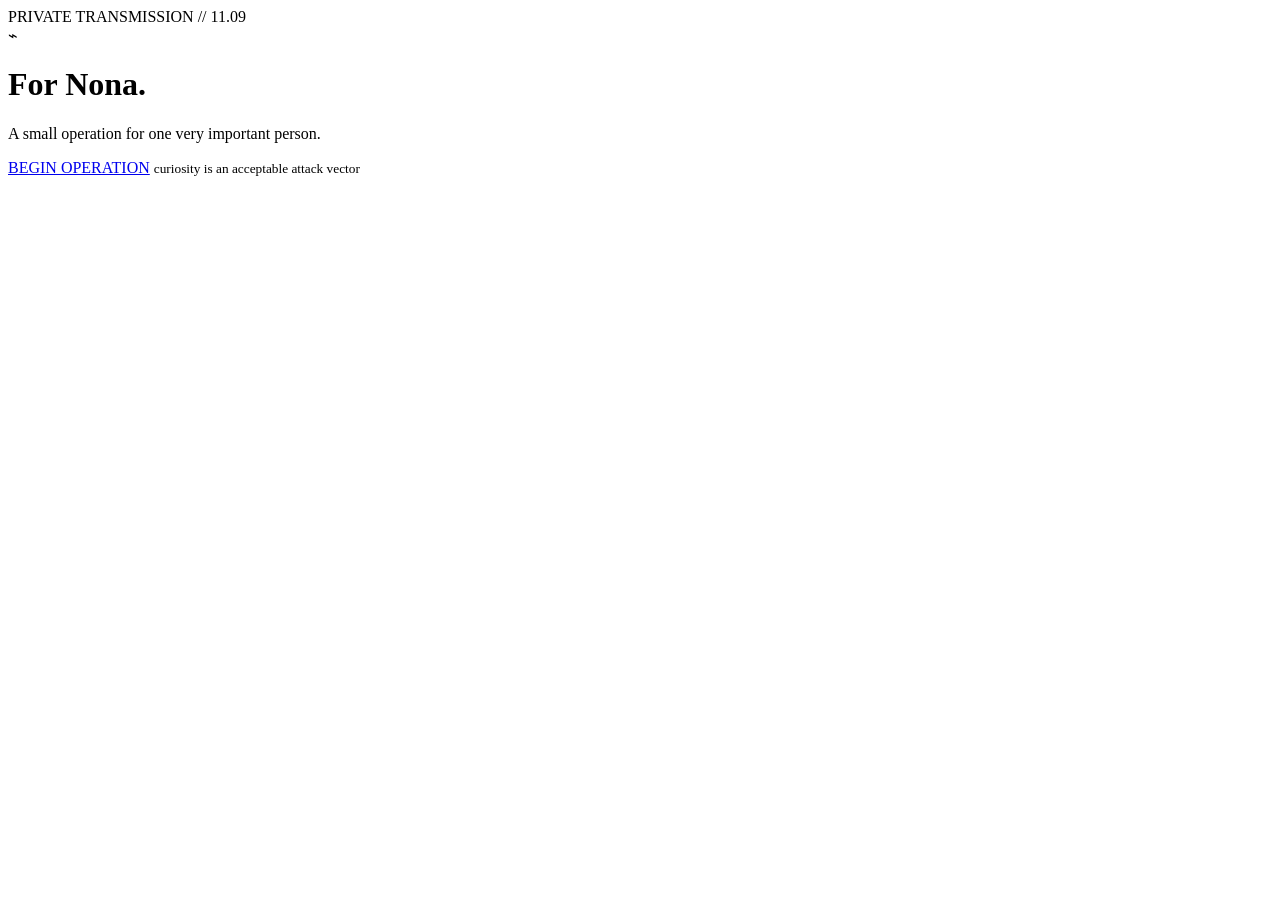
==== index.html @ eaabbe39 "Add files via upload" ====
<!doctype html>
<html lang="en">
<head>
<meta charset="utf-8"><meta name="viewport" content="width=device-width,initial-scale=1">
<title>PRIVATE TRANSMISSION</title>
<link rel="stylesheet" href="css/style.css">
</head>
<body>
<div class="noise"></div><div class="scan"></div>
<main class="center hero">
  <div class="eyebrow">PRIVATE TRANSMISSION // 11.09</div>
  <div class="sigil">⌁</div>
  <h1>For <span>Nona</span>.</h1>
  <p>A small operation for one very important person.</p>
  <a class="btn" href="recon.html">BEGIN OPERATION</a>
  <small>curiosity is an acceptable attack vector</small>
</main>
<script src="js/script.js"></script>
</body>
</html>
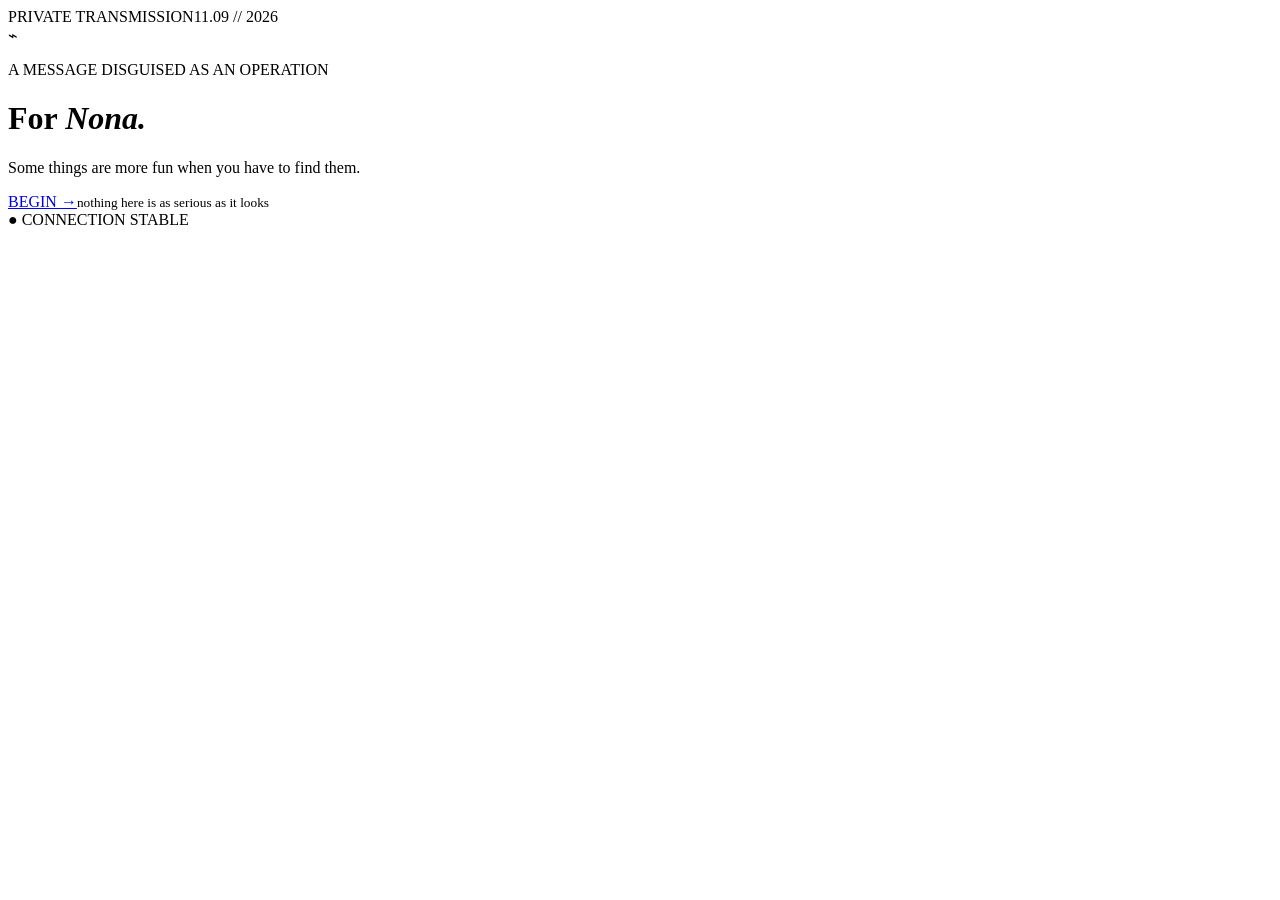
==== commit eb5fecf5: "Redesign birthday operation landing page" ====
--- a/index.html
+++ b/index.html
@@ -1,20 +1 @@
-<!doctype html>
-<html lang="en">
-<head>
-<meta charset="utf-8"><meta name="viewport" content="width=device-width,initial-scale=1">
-<title>PRIVATE TRANSMISSION</title>
-<link rel="stylesheet" href="css/style.css">
-</head>
-<body>
-<div class="noise"></div><div class="scan"></div>
-<main class="center hero">
-  <div class="eyebrow">PRIVATE TRANSMISSION // 11.09</div>
-  <div class="sigil">⌁</div>
-  <h1>For <span>Nona</span>.</h1>
-  <p>A small operation for one very important person.</p>
-  <a class="btn" href="recon.html">BEGIN OPERATION</a>
-  <small>curiosity is an acceptable attack vector</small>
-</main>
-<script src="js/script.js"></script>
-</body>
-</html>+<!doctype html><html lang="en"><head><meta charset="UTF-8"><meta name="viewport" content="width=device-width,initial-scale=1"><title>For Nona.</title><link rel="stylesheet" href="css/style.css"></head><body><div class="grid"></div><div class="scan"></div><main class="landing"><div class="top"><span>PRIVATE TRANSMISSION</span><span>11.09 // 2026</span></div><div class="hero"><div class="sigil">⌁</div><p class="eyebrow">A MESSAGE DISGUISED AS AN OPERATION</p><h1>For <em>Nona.</em></h1><p class="sub">Some things are more fun when you have to find them.</p><a class="btn" href="recon.html">BEGIN <b>→</b></a><small>nothing here is as serious as it looks</small></div><div class="status">● CONNECTION STABLE</div></main></body></html>
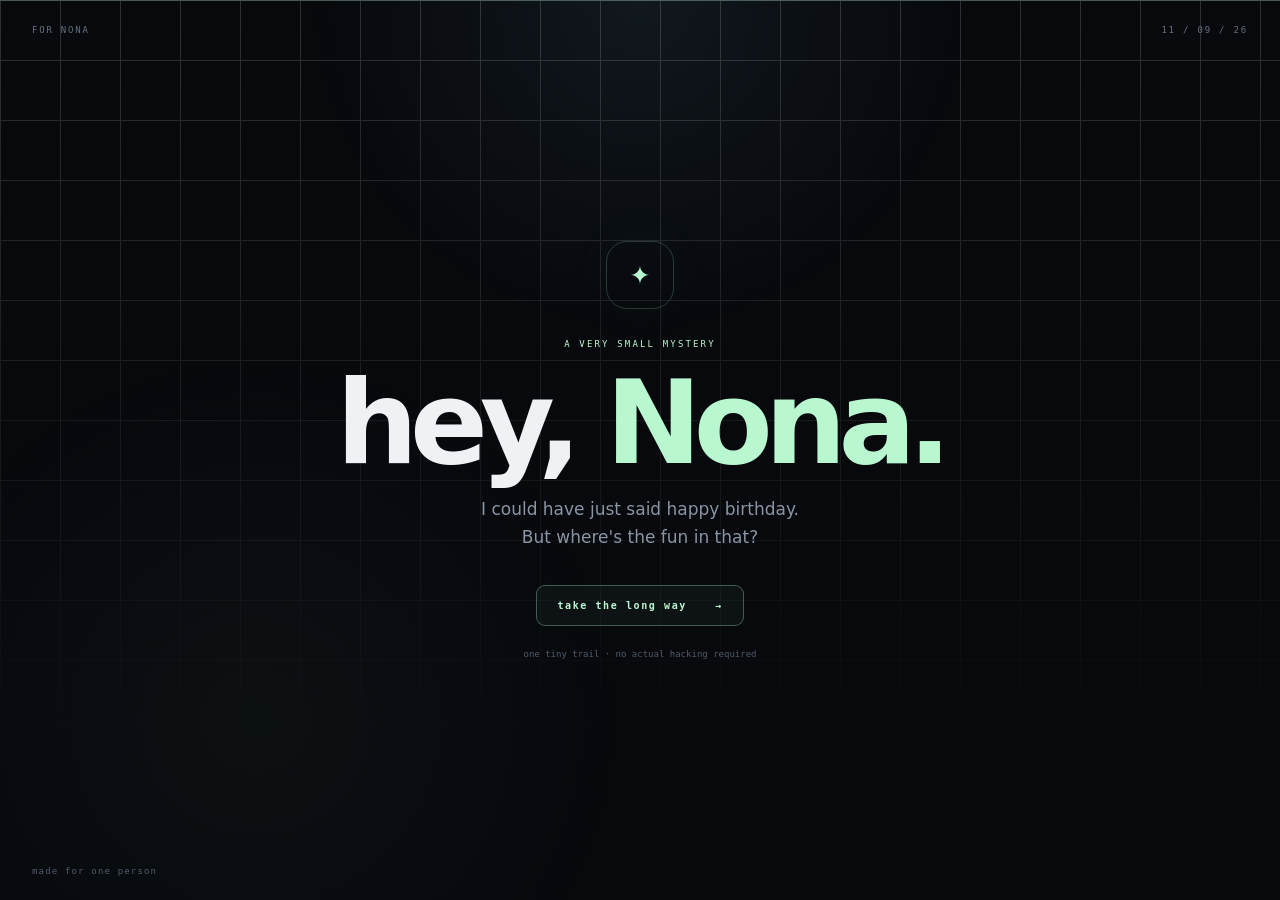
==== commit 9cda8033: "redesign birthday landing page with source clue" ====
--- a/index.html
+++ b/index.html
@@ -1 +1,32 @@
-<!doctype html><html lang="en"><head><meta charset="UTF-8"><meta name="viewport" content="width=device-width,initial-scale=1"><title>For Nona.</title><link rel="stylesheet" href="css/style.css"></head><body><div class="grid"></div><div class="scan"></div><main class="landing"><div class="top"><span>PRIVATE TRANSMISSION</span><span>11.09 // 2026</span></div><div class="hero"><div class="sigil">⌁</div><p class="eyebrow">A MESSAGE DISGUISED AS AN OPERATION</p><h1>For <em>Nona.</em></h1><p class="sub">Some things are more fun when you have to find them.</p><a class="btn" href="recon.html">BEGIN <b>→</b></a><small>nothing here is as serious as it looks</small></div><div class="status">● CONNECTION STABLE</div></main></body></html>+<!doctype html>
+<html lang="en">
+<head>
+  <meta charset="UTF-8">
+  <meta name="viewport" content="width=device-width,initial-scale=1">
+  <meta name="description" content="A small birthday mystery for Nona.">
+  <title>for nona</title>
+  <link rel="stylesheet" href="css/style.css">
+  <!-- Some messages are hidden in places the browser doesn't show you. Start by looking at what the page says when nobody is watching. -->
+</head>
+<body>
+  <div class="grid"></div>
+  <div class="scan"></div>
+  <main class="landing">
+    <div class="top">
+      <span>FOR NONA</span>
+      <span>11 / 09 / 26</span>
+    </div>
+
+    <div class="hero">
+      <div class="sigil">✦</div>
+      <p class="eyebrow">A VERY SMALL MYSTERY</p>
+      <h1>hey, <em>Nona.</em></h1>
+      <p class="sub">I could have just said happy birthday.<br>But where's the fun in that?</p>
+      <a class="btn" href="recon.html">take the long way <b>→</b></a>
+      <small>one tiny trail · no actual hacking required</small>
+    </div>
+
+    <div class="status">made for one person</div>
+  </main>
+</body>
+</html>
--- a/css/style.css
+++ b/css/style.css
@@ -0,0 +1 @@
+:root{--bg:#07090d;--text:#eef2f5;--muted:#8994a5;--green:#b9f7d0;--blue:#a6ddff;--line:#ffffff14;--gold:#dfc58a}*{box-sizing:border-box}body{margin:0;min-height:100vh;background:var(--bg);color:var(--text);font-family:Inter,system-ui,sans-serif}body:before{content:"";position:fixed;inset:0;pointer-events:none;background:radial-gradient(circle at 50% 0,#9edcff12,transparent 30%),radial-gradient(circle at 20% 80%,#b9f7d009,transparent 30%);z-index:-2}.grid{position:fixed;inset:0;opacity:.16;background-image:linear-gradient(#fff 1px,transparent 1px),linear-gradient(90deg,#fff 1px,transparent 1px);background-size:60px 60px;mask-image:linear-gradient(#000,transparent 85%)}.scan{position:fixed;top:0;left:0;right:0;height:1px;background:#b9f7d033;animation:scan 6s linear infinite;z-index:20}.landing{min-height:100vh;display:grid;place-items:center;padding:30px;position:relative}.top{position:absolute;top:25px;left:32px;right:32px;display:flex;justify-content:space-between;color:#657081;font:9px monospace;letter-spacing:.2em}.hero{text-align:center}.sigil{width:68px;height:68px;border:1px solid #b9f7d033;border-radius:21px;margin:0 auto 30px;display:grid;place-items:center;color:var(--green);font-size:25px;box-shadow:0 0 50px #b9f7d00a}.eyebrow{color:var(--green);font:9px monospace;letter-spacing:.24em}.hero h1,.birthday-head h1{font-size:clamp(55px,10vw,115px);letter-spacing:-.07em;line-height:.95;margin:20px 0 16px}.hero h1 em,.birthday-head h1 em{font-style:normal;color:var(--green)}.hero p.sub,.birthday-head p{color:var(--muted);font-size:17px;line-height:1.65}.hero p.sub{margin:0 auto 34px}.btn{display:inline-flex;gap:28px;align-items:center;justify-content:center;padding:14px 20px;border:1px solid #b9f7d052;border-radius:9px;background:#b9f7d00a;color:var(--green);text-decoration:none;font:600 10px monospace;letter-spacing:.16em;transition:.2s;cursor:pointer}.btn:hover{background:#b9f7d018;transform:translateY(-2px)}.hero small{display:block;margin-top:23px;color:#505b6a;font:9px monospace}.status{position:fixed;bottom:24px;left:32px;color:#505b6a;font:9px monospace;letter-spacing:.13em}.page{width:min(850px,calc(100% - 36px));margin:auto;padding:85px 0}.card{background:#0d1118e8;border:1px solid var(--line);border-radius:18px;box-shadow:0 30px 100px #0009}.recon{padding:45px}.recon h1,.auth h1{font-size:clamp(45px,7vw,75px);letter-spacing:-.06em;margin:16px 0 8px}.muted{color:var(--muted);line-height:1.7}.terminal{margin:30px 0;padding:21px;background:#06080c;border:1px solid var(--line);border-radius:10px;font:12px/1.9 monospace;color:#aeb8c6}.terminal p{margin:0}.green{color:var(--green)}.yellow{color:var(--gold)}.dim,.tiny-text{color:#586273}.hint-box{border:1px solid #b9f7d01c;background:#b9f7d006;padding:17px;border-radius:9px;display:flex;gap:16px;font:11px monospace;line-height:1.6}.hint-box span{color:var(--green);letter-spacing:.14em}.hint-box strong{font-weight:400}.text-link{display:inline-block;margin-top:22px;color:var(--blue);font:11px monospace;text-decoration:none}.auth-page,.center{min-height:100vh;display:grid;place-items:center;padding:24px}.auth{width:min(450px,100%);padding:43px}.lock{width:45px;height:45px;border:1px solid var(--line);border-radius:13px;display:grid;place-items:center;color:var(--green);margin-bottom:25px}.phase{font:9px monospace;letter-spacing:.18em;color:#6f7b8d}.phase b{color:var(--green);font-weight:500}form{display:grid;gap:15px;margin-top:27px}label{font:9px monospace;color:#8995a5;letter-spacing:.15em;display:grid;gap:7px}input{padding:13px;border-radius:8px;border:1px solid var(--line);background:#07090d;color:#fff;outline:none;font:14px monospace}input:focus{border-color:#b9f7d066}.full{width:100%}.error{margin-top:15px;color:#ff9e9e;font:10px monospace}.hidden{display:none}.secret{background:#04070a;overflow-x:hidden}.stars{position:fixed;inset:0;z-index:-1;opacity:.2;background-image:radial-gradient(#fff 1px,transparent 1px),radial-gradient(#fff 1px,transparent 1px);background-size:83px 83px,127px 127px}.birthday-head{text-align:center;padding:75px 20px 0}.birthday-head h1{font-size:clamp(48px,8vw,88px);margin-bottom:8px}.tree-stage{height:680px;width:min(900px,100%);margin:auto;position:relative}.tree{width:720px;height:640px;position:absolute;left:50%;top:15px;transform:translateX(-50%)}.trunk{position:absolute;width:62px;height:430px;left:50%;bottom:20px;transform:translateX(-50%);border-radius:50% 50% 15% 15%;background:linear-gradient(90deg,#20130d,#61402a,#25150d);box-shadow:0 0 50px #b9f7d008}.root{position:absolute;width:220px;height:30px;left:50%;bottom:5px;transform:translateX(-50%);border-radius:50%;background:#2b1b12}.branch{position:absolute;height:27px;border-radius:30px;background:#4a2e1e;transform-origin:left center}.br1{width:285px;left:50%;top:230px;transform:rotate(202deg)}.br2{width:280px;left:50%;top:300px;transform:rotate(-21deg)}.br3{width:225px;left:51%;top:165px;transform:rotate(-145deg)}.br4{width:225px;left:50%;top:370px;transform:rotate(23deg)}.canopy{position:absolute;border-radius:50%;background:#0c241b;box-shadow:0 0 35px #b9f7d00a}.c1{width:240px;height:190px;left:25px;top:110px}.c2{width:290px;height:220px;right:5px;top:125px}.c3{width:300px;height:180px;left:210px;top:55px}.memory{position:absolute;width:122px;height:122px;padding:5px;background:#101318;border:1px solid #fff3;box-shadow:0 20px 45px #000b;z-index:5;cursor:pointer;transition:.3s}.memory:before{content:"";position:absolute;width:7px;height:7px;border-radius:50%;background:var(--green);top:-10px;left:50%;transform:translateX(-50%);box-shadow:0 0 12px #b9f7d077}.memory img{width:100%;height:100%;object-fit:cover;display:block}.memory:hover{transform:scale(1.1) rotate(0)!important;z-index:10}.m1{left:7%;top:225px;transform:rotate(-8deg)}.m2{left:27%;top:100px;transform:rotate(5deg)}.m3{right:7%;top:225px;transform:rotate(7deg)}.m4{right:26%;top:95px;transform:rotate(-6deg)}.m5{left:18%;top:375px;transform:rotate(4deg)}.m6{right:17%;top:380px;transform:rotate(-5deg)}.letter{width:min(690px,calc(100% - 40px));margin:auto;padding:0 0 100px;color:#cbd2dc;font-size:17px;line-height:1.9}.letter-line{width:55px;height:1px;background:var(--green);margin:0 auto 45px}.letter p{margin:0 0 22px}.salute{color:var(--green);font-size:23px}.wish{text-align:center;margin-top:38px!important}.wish strong{color:#f2f4f6;font-weight:500}.closing{text-align:center;font-size:24px;color:#f2f4f6;margin-top:45px!important}.closing span{color:var(--green)}.signature{text-align:center;color:#5f6a79;margin-top:28px;font:9px monospace;letter-spacing:.12em}@keyframes scan{from{top:0;opacity:0}10%{opacity:.5}90%{opacity:.12}to{top:100%;opacity:0}}@media(max-width:760px){.top{left:18px;right:18px}.recon,.auth{padding:28px 22px}.tree-stage{height:500px}.tree{transform:translateX(-50%) scale(.69);transform-origin:top center}.letter{font-size:16px}}
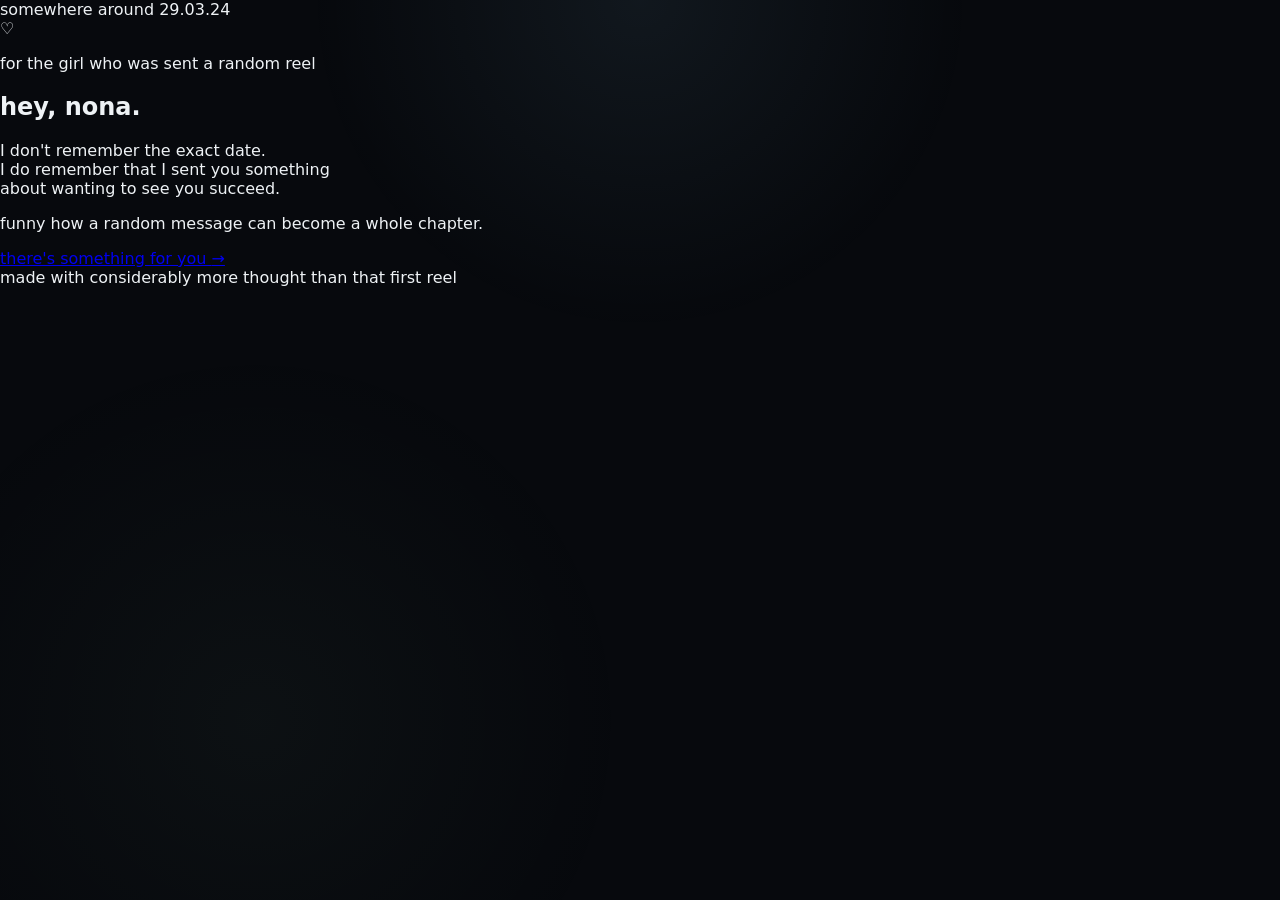
==== commit db202dec: "make birthday landing personal instead of cyber-operation themed" ====
--- a/index.html
+++ b/index.html
@@ -1,32 +1,24 @@
 <!doctype html>
 <html lang="en">
 <head>
-  <meta charset="UTF-8">
-  <meta name="viewport" content="width=device-width,initial-scale=1">
-  <meta name="description" content="A small birthday mystery for Nona.">
-  <title>for nona</title>
-  <link rel="stylesheet" href="css/style.css">
-  <!-- Some messages are hidden in places the browser doesn't show you. Start by looking at what the page says when nobody is watching. -->
+<meta charset="utf-8"><meta name="viewport" content="width=device-width,initial-scale=1">
+<meta name="description" content="A small birthday mystery for Nona.">
+<title>hey, nona ♡</title>
+<link rel="stylesheet" href="css/style.css">
+<!-- Some beginnings are easier to find than to remember. If you're reading this, you're already looking in the right place. -->
 </head>
-<body>
-  <div class="grid"></div>
-  <div class="scan"></div>
-  <main class="landing">
-    <div class="top">
-      <span>FOR NONA</span>
-      <span>11 / 09 / 26</span>
-    </div>
-
-    <div class="hero">
-      <div class="sigil">✦</div>
-      <p class="eyebrow">A VERY SMALL MYSTERY</p>
-      <h1>hey, <em>Nona.</em></h1>
-      <p class="sub">I could have just said happy birthday.<br>But where's the fun in that?</p>
-      <a class="btn" href="recon.html">take the long way <b>→</b></a>
-      <small>one tiny trail · no actual hacking required</small>
-    </div>
-
-    <div class="status">made for one person</div>
-  </main>
+<body class="home">
+<main class="home-wrap">
+  <div class="date-note">somewhere around 29.03.24</div>
+  <section class="home-card">
+    <div class="tiny-heart">♡</div>
+    <p class="home-kicker">for the girl who was sent a random reel</p>
+    <h1>hey, <span>nona.</span></h1>
+    <p class="home-copy">I don't remember the exact date.<br>I do remember that I sent you something<br>about wanting to see you succeed.</p>
+    <p class="home-aside">funny how a random message can become a whole chapter.</p>
+    <a class="soft-btn" href="recon.html">there's something for you <span>→</span></a>
+  </section>
+  <footer>made with considerably more thought than that first reel</footer>
+</main>
 </body>
 </html>
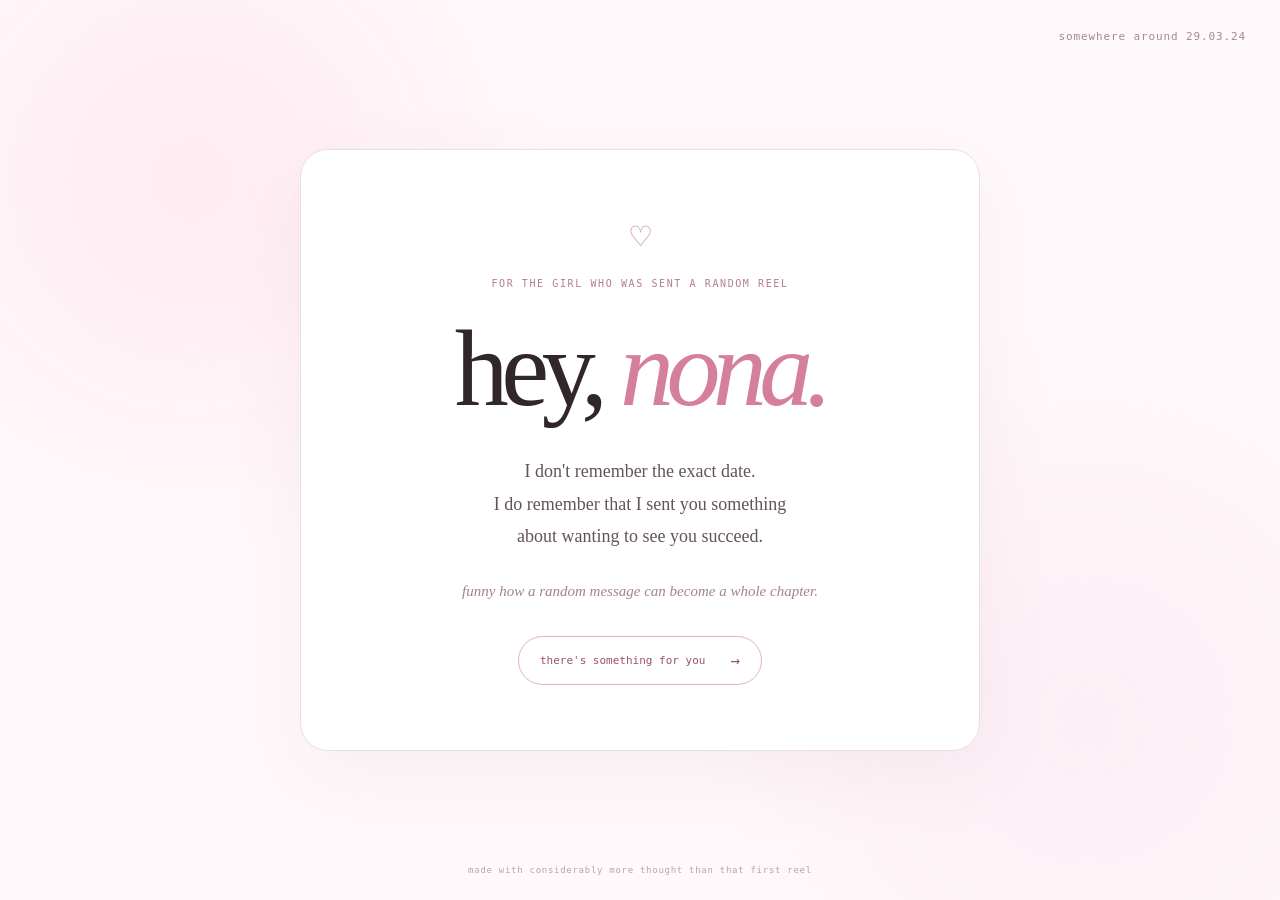
==== commit 3e88123b: "give landing a personal warm birthday aesthetic" ====
--- a/index.html
+++ b/index.html
@@ -5,6 +5,9 @@
 <meta name="description" content="A small birthday mystery for Nona.">
 <title>hey, nona ♡</title>
 <link rel="stylesheet" href="css/style.css">
+<style>
+.home{background:#fff9fb;color:#30262b}.home:before{background:radial-gradient(circle at 15% 20%,#ffd6e366,transparent 28%),radial-gradient(circle at 85% 80%,#f6d9e955,transparent 30%)}.home-wrap{min-height:100vh;display:grid;place-items:center;padding:32px 22px;position:relative;font-family:Georgia,'Times New Roman',serif}.date-note{position:absolute;top:30px;right:34px;color:#a78692;font:11px monospace;letter-spacing:.08em}.home-card{width:min(680px,100%);padding:70px 30px 65px;text-align:center;background:#fff;border:1px solid #eadde2;border-radius:28px;box-shadow:0 25px 80px #8d526d12;position:relative}.tiny-heart{font-size:28px;color:#d78da7;margin-bottom:25px}.home-kicker{font:10px monospace;letter-spacing:.16em;text-transform:uppercase;color:#b47d91}.home h1{font-size:clamp(58px,11vw,108px);font-weight:400;letter-spacing:-.07em;margin:18px 0 24px}.home h1 span{color:#d47f9d;font-style:italic}.home-copy{font-size:18px;line-height:1.8;color:#63545b}.home-aside{font-size:15px;font-style:italic;color:#a18490;margin:30px 0 36px}.soft-btn{display:inline-flex;gap:25px;align-items:center;padding:14px 21px;border:1px solid #dcb5c5;border-radius:999px;color:#9c526f;text-decoration:none;font:11px monospace;transition:.25s}.soft-btn:hover{background:#fff1f6;transform:translateY(-2px)}.soft-btn span{font-size:16px}.home footer{position:absolute;bottom:25px;color:#b7a4ac;font:9px monospace;letter-spacing:.08em}@media(max-width:600px){.date-note{top:18px;right:18px}.home-card{padding:58px 22px}.home footer{display:none}}
+</style>
 <!-- Some beginnings are easier to find than to remember. If you're reading this, you're already looking in the right place. -->
 </head>
 <body class="home">
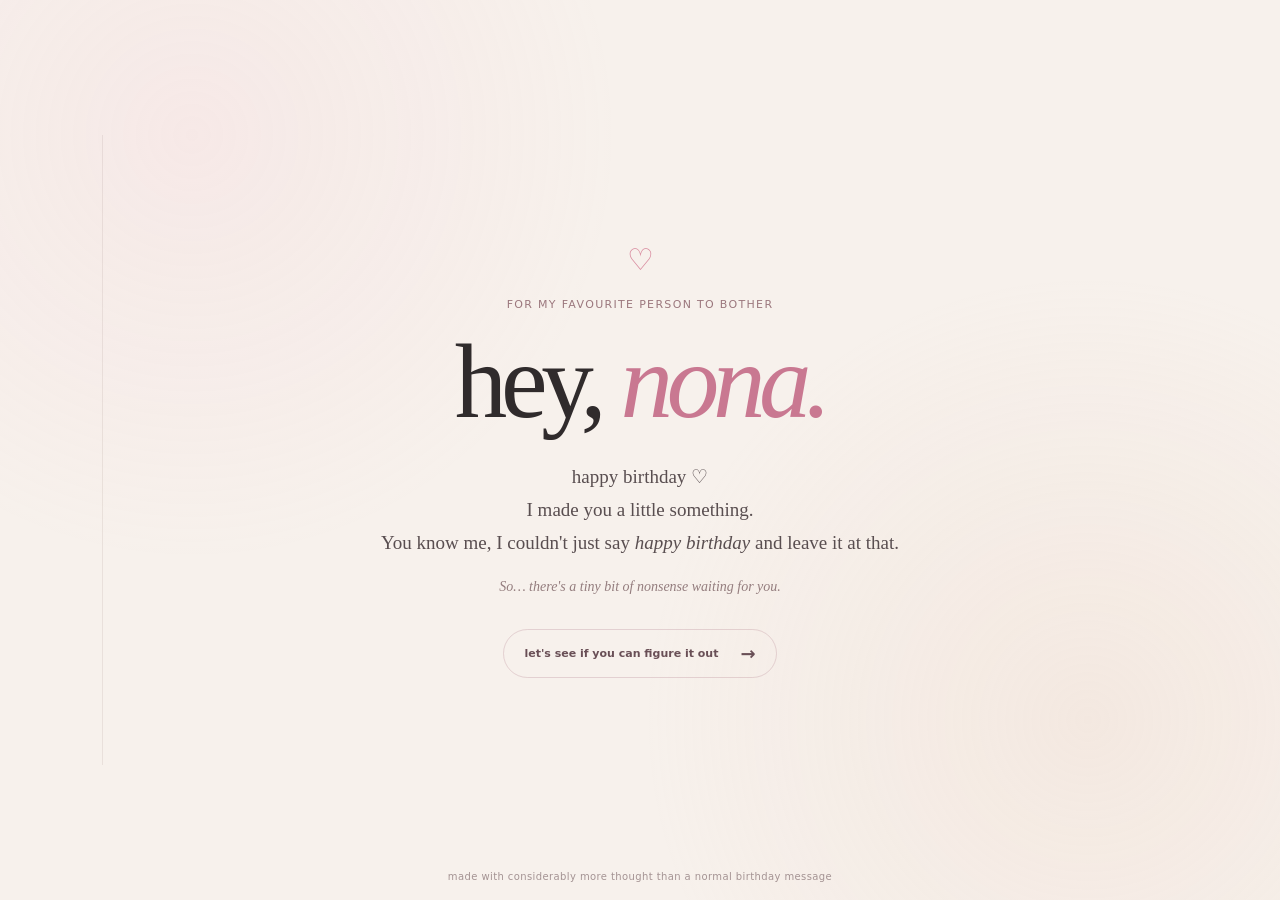
==== commit 71ebc810: "Rewrite birthday opening" ====
--- a/index.html
+++ b/index.html
@@ -1,27 +1,24 @@
 <!doctype html>
 <html lang="en">
 <head>
-<meta charset="utf-8"><meta name="viewport" content="width=device-width,initial-scale=1">
-<meta name="description" content="A small birthday mystery for Nona.">
+<meta charset="UTF-8">
+<meta name="viewport" content="width=device-width,initial-scale=1">
+<meta name="description" content="A little birthday something for Nona.">
 <title>hey, nona ♡</title>
 <link rel="stylesheet" href="css/style.css">
-<style>
-.home{background:#fff9fb;color:#30262b}.home:before{background:radial-gradient(circle at 15% 20%,#ffd6e366,transparent 28%),radial-gradient(circle at 85% 80%,#f6d9e955,transparent 30%)}.home-wrap{min-height:100vh;display:grid;place-items:center;padding:32px 22px;position:relative;font-family:Georgia,'Times New Roman',serif}.date-note{position:absolute;top:30px;right:34px;color:#a78692;font:11px monospace;letter-spacing:.08em}.home-card{width:min(680px,100%);padding:70px 30px 65px;text-align:center;background:#fff;border:1px solid #eadde2;border-radius:28px;box-shadow:0 25px 80px #8d526d12;position:relative}.tiny-heart{font-size:28px;color:#d78da7;margin-bottom:25px}.home-kicker{font:10px monospace;letter-spacing:.16em;text-transform:uppercase;color:#b47d91}.home h1{font-size:clamp(58px,11vw,108px);font-weight:400;letter-spacing:-.07em;margin:18px 0 24px}.home h1 span{color:#d47f9d;font-style:italic}.home-copy{font-size:18px;line-height:1.8;color:#63545b}.home-aside{font-size:15px;font-style:italic;color:#a18490;margin:30px 0 36px}.soft-btn{display:inline-flex;gap:25px;align-items:center;padding:14px 21px;border:1px solid #dcb5c5;border-radius:999px;color:#9c526f;text-decoration:none;font:11px monospace;transition:.25s}.soft-btn:hover{background:#fff1f6;transform:translateY(-2px)}.soft-btn span{font-size:16px}.home footer{position:absolute;bottom:25px;color:#b7a4ac;font:9px monospace;letter-spacing:.08em}@media(max-width:600px){.date-note{top:18px;right:18px}.home-card{padding:58px 22px}.home footer{display:none}}
-</style>
-<!-- Some beginnings are easier to find than to remember. If you're reading this, you're already looking in the right place. -->
+<!-- Some things are better discovered than explained. -->
 </head>
 <body class="home">
 <main class="home-wrap">
-  <div class="date-note">somewhere around 29.03.24</div>
   <section class="home-card">
     <div class="tiny-heart">♡</div>
-    <p class="home-kicker">for the girl who was sent a random reel</p>
+    <p class="home-kicker">for my favourite person to bother</p>
     <h1>hey, <span>nona.</span></h1>
-    <p class="home-copy">I don't remember the exact date.<br>I do remember that I sent you something<br>about wanting to see you succeed.</p>
-    <p class="home-aside">funny how a random message can become a whole chapter.</p>
-    <a class="soft-btn" href="recon.html">there's something for you <span>→</span></a>
+    <p class="home-copy">happy birthday ♡<br>I made you a little something.<br>You know me, I couldn't just say <em>happy birthday</em> and leave it at that.</p>
+    <p class="home-aside">So… there's a tiny bit of nonsense waiting for you.</p>
+    <a class="soft-btn" href="recon.html">let's see if you can figure it out <span>→</span></a>
   </section>
-  <footer>made with considerably more thought than that first reel</footer>
+  <footer>made with considerably more thought than a normal birthday message</footer>
 </main>
 </body>
 </html>
--- a/css/style.css
+++ b/css/style.css
@@ -1 +1,4 @@
-:root{--bg:#07090d;--text:#eef2f5;--muted:#8994a5;--green:#b9f7d0;--blue:#a6ddff;--line:#ffffff14;--gold:#dfc58a}*{box-sizing:border-box}body{margin:0;min-height:100vh;background:var(--bg);color:var(--text);font-family:Inter,system-ui,sans-serif}body:before{content:"";position:fixed;inset:0;pointer-events:none;background:radial-gradient(circle at 50% 0,#9edcff12,transparent 30%),radial-gradient(circle at 20% 80%,#b9f7d009,transparent 30%);z-index:-2}.grid{position:fixed;inset:0;opacity:.16;background-image:linear-gradient(#fff 1px,transparent 1px),linear-gradient(90deg,#fff 1px,transparent 1px);background-size:60px 60px;mask-image:linear-gradient(#000,transparent 85%)}.scan{position:fixed;top:0;left:0;right:0;height:1px;background:#b9f7d033;animation:scan 6s linear infinite;z-index:20}.landing{min-height:100vh;display:grid;place-items:center;padding:30px;position:relative}.top{position:absolute;top:25px;left:32px;right:32px;display:flex;justify-content:space-between;color:#657081;font:9px monospace;letter-spacing:.2em}.hero{text-align:center}.sigil{width:68px;height:68px;border:1px solid #b9f7d033;border-radius:21px;margin:0 auto 30px;display:grid;place-items:center;color:var(--green);font-size:25px;box-shadow:0 0 50px #b9f7d00a}.eyebrow{color:var(--green);font:9px monospace;letter-spacing:.24em}.hero h1,.birthday-head h1{font-size:clamp(55px,10vw,115px);letter-spacing:-.07em;line-height:.95;margin:20px 0 16px}.hero h1 em,.birthday-head h1 em{font-style:normal;color:var(--green)}.hero p.sub,.birthday-head p{color:var(--muted);font-size:17px;line-height:1.65}.hero p.sub{margin:0 auto 34px}.btn{display:inline-flex;gap:28px;align-items:center;justify-content:center;padding:14px 20px;border:1px solid #b9f7d052;border-radius:9px;background:#b9f7d00a;color:var(--green);text-decoration:none;font:600 10px monospace;letter-spacing:.16em;transition:.2s;cursor:pointer}.btn:hover{background:#b9f7d018;transform:translateY(-2px)}.hero small{display:block;margin-top:23px;color:#505b6a;font:9px monospace}.status{position:fixed;bottom:24px;left:32px;color:#505b6a;font:9px monospace;letter-spacing:.13em}.page{width:min(850px,calc(100% - 36px));margin:auto;padding:85px 0}.card{background:#0d1118e8;border:1px solid var(--line);border-radius:18px;box-shadow:0 30px 100px #0009}.recon{padding:45px}.recon h1,.auth h1{font-size:clamp(45px,7vw,75px);letter-spacing:-.06em;margin:16px 0 8px}.muted{color:var(--muted);line-height:1.7}.terminal{margin:30px 0;padding:21px;background:#06080c;border:1px solid var(--line);border-radius:10px;font:12px/1.9 monospace;color:#aeb8c6}.terminal p{margin:0}.green{color:var(--green)}.yellow{color:var(--gold)}.dim,.tiny-text{color:#586273}.hint-box{border:1px solid #b9f7d01c;background:#b9f7d006;padding:17px;border-radius:9px;display:flex;gap:16px;font:11px monospace;line-height:1.6}.hint-box span{color:var(--green);letter-spacing:.14em}.hint-box strong{font-weight:400}.text-link{display:inline-block;margin-top:22px;color:var(--blue);font:11px monospace;text-decoration:none}.auth-page,.center{min-height:100vh;display:grid;place-items:center;padding:24px}.auth{width:min(450px,100%);padding:43px}.lock{width:45px;height:45px;border:1px solid var(--line);border-radius:13px;display:grid;place-items:center;color:var(--green);margin-bottom:25px}.phase{font:9px monospace;letter-spacing:.18em;color:#6f7b8d}.phase b{color:var(--green);font-weight:500}form{display:grid;gap:15px;margin-top:27px}label{font:9px monospace;color:#8995a5;letter-spacing:.15em;display:grid;gap:7px}input{padding:13px;border-radius:8px;border:1px solid var(--line);background:#07090d;color:#fff;outline:none;font:14px monospace}input:focus{border-color:#b9f7d066}.full{width:100%}.error{margin-top:15px;color:#ff9e9e;font:10px monospace}.hidden{display:none}.secret{background:#04070a;overflow-x:hidden}.stars{position:fixed;inset:0;z-index:-1;opacity:.2;background-image:radial-gradient(#fff 1px,transparent 1px),radial-gradient(#fff 1px,transparent 1px);background-size:83px 83px,127px 127px}.birthday-head{text-align:center;padding:75px 20px 0}.birthday-head h1{font-size:clamp(48px,8vw,88px);margin-bottom:8px}.tree-stage{height:680px;width:min(900px,100%);margin:auto;position:relative}.tree{width:720px;height:640px;position:absolute;left:50%;top:15px;transform:translateX(-50%)}.trunk{position:absolute;width:62px;height:430px;left:50%;bottom:20px;transform:translateX(-50%);border-radius:50% 50% 15% 15%;background:linear-gradient(90deg,#20130d,#61402a,#25150d);box-shadow:0 0 50px #b9f7d008}.root{position:absolute;width:220px;height:30px;left:50%;bottom:5px;transform:translateX(-50%);border-radius:50%;background:#2b1b12}.branch{position:absolute;height:27px;border-radius:30px;background:#4a2e1e;transform-origin:left center}.br1{width:285px;left:50%;top:230px;transform:rotate(202deg)}.br2{width:280px;left:50%;top:300px;transform:rotate(-21deg)}.br3{width:225px;left:51%;top:165px;transform:rotate(-145deg)}.br4{width:225px;left:50%;top:370px;transform:rotate(23deg)}.canopy{position:absolute;border-radius:50%;background:#0c241b;box-shadow:0 0 35px #b9f7d00a}.c1{width:240px;height:190px;left:25px;top:110px}.c2{width:290px;height:220px;right:5px;top:125px}.c3{width:300px;height:180px;left:210px;top:55px}.memory{position:absolute;width:122px;height:122px;padding:5px;background:#101318;border:1px solid #fff3;box-shadow:0 20px 45px #000b;z-index:5;cursor:pointer;transition:.3s}.memory:before{content:"";position:absolute;width:7px;height:7px;border-radius:50%;background:var(--green);top:-10px;left:50%;transform:translateX(-50%);box-shadow:0 0 12px #b9f7d077}.memory img{width:100%;height:100%;object-fit:cover;display:block}.memory:hover{transform:scale(1.1) rotate(0)!important;z-index:10}.m1{left:7%;top:225px;transform:rotate(-8deg)}.m2{left:27%;top:100px;transform:rotate(5deg)}.m3{right:7%;top:225px;transform:rotate(7deg)}.m4{right:26%;top:95px;transform:rotate(-6deg)}.m5{left:18%;top:375px;transform:rotate(4deg)}.m6{right:17%;top:380px;transform:rotate(-5deg)}.letter{width:min(690px,calc(100% - 40px));margin:auto;padding:0 0 100px;color:#cbd2dc;font-size:17px;line-height:1.9}.letter-line{width:55px;height:1px;background:var(--green);margin:0 auto 45px}.letter p{margin:0 0 22px}.salute{color:var(--green);font-size:23px}.wish{text-align:center;margin-top:38px!important}.wish strong{color:#f2f4f6;font-weight:500}.closing{text-align:center;font-size:24px;color:#f2f4f6;margin-top:45px!important}.closing span{color:var(--green)}.signature{text-align:center;color:#5f6a79;margin-top:28px;font:9px monospace;letter-spacing:.12em}@keyframes scan{from{top:0;opacity:0}10%{opacity:.5}90%{opacity:.12}to{top:100%;opacity:0}}@media(max-width:760px){.top{left:18px;right:18px}.recon,.auth{padding:28px 22px}.tree-stage{height:500px}.tree{transform:translateX(-50%) scale(.69);transform-origin:top center}.letter{font-size:16px}}+:root{--bg:#07090d;--text:#eef2f5;--muted:#8994a5;--green:#b9f7d0;--blue:#a6ddff;--line:#ffffff14;--gold:#dfc58a}*{box-sizing:border-box}body{margin:0;min-height:100vh;background:var(--bg);color:var(--text);font-family:Inter,system-ui,sans-serif}body:before{content:"";position:fixed;inset:0;pointer-events:none;background:radial-gradient(circle at 50% 0,#9edcff12,transparent 30%),radial-gradient(circle at 20% 80%,#b9f7d009,transparent 30%);z-index:-2}.grid{position:fixed;inset:0;opacity:.16;background-image:linear-gradient(#fff 1px,transparent 1px),linear-gradient(90deg,#fff 1px,transparent 1px);background-size:60px 60px;mask-image:linear-gradient(#000,transparent 85%)}.scan{position:fixed;top:0;left:0;right:0;height:1px;background:#b9f7d033;animation:scan 6s linear infinite;z-index:20}.landing{min-height:100vh;display:grid;place-items:center;padding:30px;position:relative}.top{position:absolute;top:25px;left:32px;right:32px;display:flex;justify-content:space-between;color:#657081;font:9px monospace;letter-spacing:.2em}.hero{text-align:center}.sigil{width:68px;height:68px;border:1px solid #b9f7d033;border-radius:21px;margin:0 auto 30px;display:grid;place-items:center;color:var(--green);font-size:25px;box-shadow:0 0 50px #b9f7d00a}.eyebrow{color:var(--green);font:9px monospace;letter-spacing:.24em}.hero h1,.birthday-head h1{font-size:clamp(55px,10vw,115px);letter-spacing:-.07em;line-height:.95;margin:20px 0 16px}.hero h1 em,.birthday-head h1 em{font-style:normal;color:var(--green)}.hero p.sub,.birthday-head p{color:var(--muted);font-size:17px;line-height:1.65}.hero p.sub{margin:0 auto 34px}.btn{display:inline-flex;gap:28px;align-items:center;justify-content:center;padding:14px 20px;border:1px solid #b9f7d052;border-radius:9px;background:#b9f7d00a;color:var(--green);text-decoration:none;font:600 10px monospace;letter-spacing:.16em;transition:.2s;cursor:pointer}.btn:hover{background:#b9f7d018;transform:translateY(-2px)}.hero small{display:block;margin-top:23px;color:#505b6a;font:9px monospace}.status{position:fixed;bottom:24px;left:32px;color:#505b6a;font:9px monospace;letter-spacing:.13em}.page{width:min(850px,calc(100% - 36px));margin:auto;padding:85px 0}.card{background:#0d1118e8;border:1px solid var(--line);border-radius:18px;box-shadow:0 30px 100px #0009}.recon{padding:45px}.recon h1,.auth h1{font-size:clamp(45px,7vw,75px);letter-spacing:-.06em;margin:16px 0 8px}.muted{color:var(--muted);line-height:1.7}.terminal{margin:30px 0;padding:21px;background:#06080c;border:1px solid var(--line);border-radius:10px;font:12px/1.9 monospace;color:#aeb8c6}.terminal p{margin:0}.green{color:var(--green)}.yellow{color:var(--gold)}.dim,.tiny-text{color:#586273}.hint-box{border:1px solid #b9f7d01c;background:#b9f7d006;padding:17px;border-radius:9px;display:flex;gap:16px;font:11px monospace;line-height:1.6}.hint-box span{color:var(--green);letter-spacing:.14em}.hint-box strong{font-weight:400}.text-link{display:inline-block;margin-top:22px;color:var(--blue);font:11px monospace;text-decoration:none}.auth-page,.center{min-height:100vh;display:grid;place-items:center;padding:24px}.auth{width:min(450px,100%);padding:43px}.lock{width:45px;height:45px;border:1px solid var(--line);border-radius:13px;display:grid;place-items:center;color:var(--green);margin-bottom:25px}.phase{font:9px monospace;letter-spacing:.18em;color:#6f7b8d}.phase b{color:var(--green);font-weight:500}form{display:grid;gap:15px;margin-top:27px}label{font:9px monospace;color:#8995a5;letter-spacing:.15em;display:grid;gap:7px}input{padding:13px;border-radius:8px;border:1px solid var(--line);background:#07090d;color:#fff;outline:none;font:14px monospace}input:focus{border-color:#b9f7d066}.full{width:100%}.error{margin-top:15px;color:#ff9e9e;font:10px monospace}.hidden{display:none}.secret{background:#04070a;overflow-x:hidden}.stars{position:fixed;inset:0;z-index:-1;opacity:.2;background-image:radial-gradient(#fff 1px,transparent 1px),radial-gradient(#fff 1px,transparent 1px);background-size:83px 83px,127px 127px}.birthday-head{text-align:center;padding:75px 20px 0}.birthday-head h1{font-size:clamp(48px,8vw,88px);margin-bottom:8px}.tree-stage{height:680px;width:min(900px,100%);margin:auto;position:relative}.tree{width:720px;height:640px;position:absolute;left:50%;top:15px;transform:translateX(-50%)}.trunk{position:absolute;width:62px;height:430px;left:50%;bottom:20px;transform:translateX(-50%);border-radius:50% 50% 15% 15%;background:linear-gradient(90deg,#20130d,#61402a,#25150d);box-shadow:0 0 50px #b9f7d008}.root{position:absolute;width:220px;height:30px;left:50%;bottom:5px;transform:translateX(-50%);border-radius:50%;background:#2b1b12}.branch{position:absolute;height:27px;border-radius:30px;background:#4a2e1e;transform-origin:left center}.br1{width:285px;left:50%;top:230px;transform:rotate(202deg)}.br2{width:280px;left:50%;top:300px;transform:rotate(-21deg)}.br3{width:225px;left:51%;top:165px;transform:rotate(-145deg)}.br4{width:225px;left:50%;top:370px;transform:rotate(23deg)}.canopy{position:absolute;border-radius:50%;background:#0c241b;box-shadow:0 0 35px #b9f7d00a}.c1{width:240px;height:190px;left:25px;top:110px}.c2{width:290px;height:220px;right:5px;top:125px}.c3{width:300px;height:180px;left:210px;top:55px}.memory{position:absolute;width:122px;height:122px;padding:5px;background:#101318;border:1px solid #fff3;box-shadow:0 20px 45px #000b;z-index:5;cursor:pointer;transition:.3s}.memory:before{content:"";position:absolute;width:7px;height:7px;border-radius:50%;background:var(--green);top:-10px;left:50%;transform:translateX(-50%);box-shadow:0 0 12px #b9f7d077}.memory img{width:100%;height:100%;object-fit:cover;display:block}.memory:hover{transform:scale(1.1) rotate(0)!important;z-index:10}.m1{left:7%;top:225px;transform:rotate(-8deg)}.m2{left:27%;top:100px;transform:rotate(5deg)}.m3{right:7%;top:225px;transform:rotate(7deg)}.m4{right:26%;top:95px;transform:rotate(-6deg)}.m5{left:18%;top:375px;transform:rotate(4deg)}.m6{right:17%;top:380px;transform:rotate(-5deg)}.letter{width:min(690px,calc(100% - 40px));margin:auto;padding:0 0 100px;color:#cbd2dc;font-size:17px;line-height:1.9}.letter-line{width:55px;height:1px;background:var(--green);margin:0 auto 45px}.letter p{margin:0 0 22px}.salute{color:var(--green);font-size:23px}.wish{text-align:center;margin-top:38px!important}.wish strong{color:#f2f4f6;font-weight:500}.closing{text-align:center;font-size:24px;color:#f2f4f6;margin-top:45px!important}.closing span{color:var(--green)}.signature{text-align:center;color:#5f6a79;margin-top:28px;font:9px monospace;letter-spacing:.12em}@keyframes scan{from{top:0;opacity:0}10%{opacity:.5}90%{opacity:.12}to{top:100%;opacity:0}}@media(max-width:760px){.top{left:18px;right:18px}.recon,.auth{padding:28px 22px}.tree-stage{height:500px}.tree{transform:translateX(-50%) scale(.69);transform-origin:top center}.letter{font-size:16px}}
+
+/* Nona's pages — personal, not a mission briefing */
+.home{background:#f7f1ec;color:#302b2c;font-family:Georgia,'Times New Roman',serif;overflow-x:hidden}.home:before{background:radial-gradient(circle at 15% 15%,#f4b8c822,transparent 32%),radial-gradient(circle at 85% 80%,#e9c9b533,transparent 34%);z-index:-1}.home-wrap{min-height:100vh;display:grid;place-items:center;padding:70px 24px 45px;position:relative}.home-wrap:after{content:"";position:absolute;width:1px;height:70vh;left:8%;top:15%;background:#8e777322}.date-note{position:absolute;top:28px;right:7%;font:12px/1.4 Georgia,serif;color:#8e7772;transform:rotate(2deg)}.home-card{width:min(650px,100%);text-align:center;padding:45px 35px 50px;position:relative}.tiny-heart{font-size:30px;color:#d8899d;margin-bottom:20px}.home-kicker{font:11px/1.5 system-ui,sans-serif;letter-spacing:.12em;text-transform:uppercase;color:#9b777d;margin:0 0 22px}.home-card h1{font-size:clamp(58px,12vw,105px);font-weight:400;letter-spacing:-.06em;line-height:.9;margin:0;color:#302b2c}.home-card h1 span{font-style:italic;color:#c97891}.home-copy{font-size:19px;line-height:1.75;margin:30px 0 20px;color:#594e50}.home-aside{font-size:14px;font-style:italic;color:#947d7e;margin:0 auto 34px}.soft-btn{display:inline-flex;align-items:center;gap:22px;padding:13px 20px;border:1px solid #b786924d;border-radius:99px;color:#694f56;text-decoration:none;font:600 11px system-ui,sans-serif;transition:.25s}.soft-btn span{font-size:18px}.soft-btn:hover{background:#fff9;transform:translateY(-2px)}.home-wrap footer{position:absolute;bottom:18px;font:10px system-ui,sans-serif;color:#a49393;letter-spacing:.04em}.recon-page{background:#f7f1ec;color:#302b2c;font-family:Georgia,'Times New Roman',serif}.recon-page:before{background:radial-gradient(circle at 85% 15%,#f0b7c422,transparent 30%),radial-gradient(circle at 10% 85%,#e8cdb622,transparent 32%)}.recon-page .page{padding:55px 0}.recon-page .card{background:#fffaf6e8;border:1px solid #6d555522;border-radius:22px;box-shadow:0 25px 80px #5a414112}.recon-page .recon{padding:48px}.recon-note{font-size:14px;font-style:italic;color:#a17880;margin-bottom:22px}.recon-page h1{font-size:clamp(46px,8vw,76px);font-weight:400;letter-spacing:-.055em;color:#302b2c;margin:0 0 8px}.recon-page .muted{color:#695c5e;font-size:17px}.little-story{margin:30px 0;color:#55494b;font-size:17px;line-height:1.85}.little-story p{margin:0 0 13px}.little-story em{color:#b86f83}.clue-card{display:flex;gap:18px;align-items:flex-start;padding:19px 20px;border:1px dashed #9c777d66;background:#f8ecef99;border-radius:14px;margin:30px 0}.clue-card>span{font:11px system-ui,sans-serif;color:#b56f83;padding-top:3px}.clue-card strong{display:block;font:600 14px/1.5 system-ui,sans-serif;color:#493b3e}.clue-card small{display:block;font:13px/1.6 Georgia,serif;color:#806f71;margin-top:4px}.recon-page .tiny-text{color:#9a8586;font-size:12px}.recon-page .actions{margin-top:28px}.recon-page .btn.ghost{border-color:#8e6f7644;background:transparent;color:#70545b;font-family:system-ui,sans-serif;letter-spacing:.04em;text-transform:none}.recon-page .btn:hover{background:#f2dfe4;transform:translateY(-2px)}@media(max-width:760px){.home-wrap{padding:65px 18px 50px}.home-card{padding:35px 8px}.home-copy{font-size:17px}.date-note{right:20px}.recon-page .page{padding:25px 14px}.recon-page .recon{padding:30px 22px}.recon-page h1{font-size:46px}}
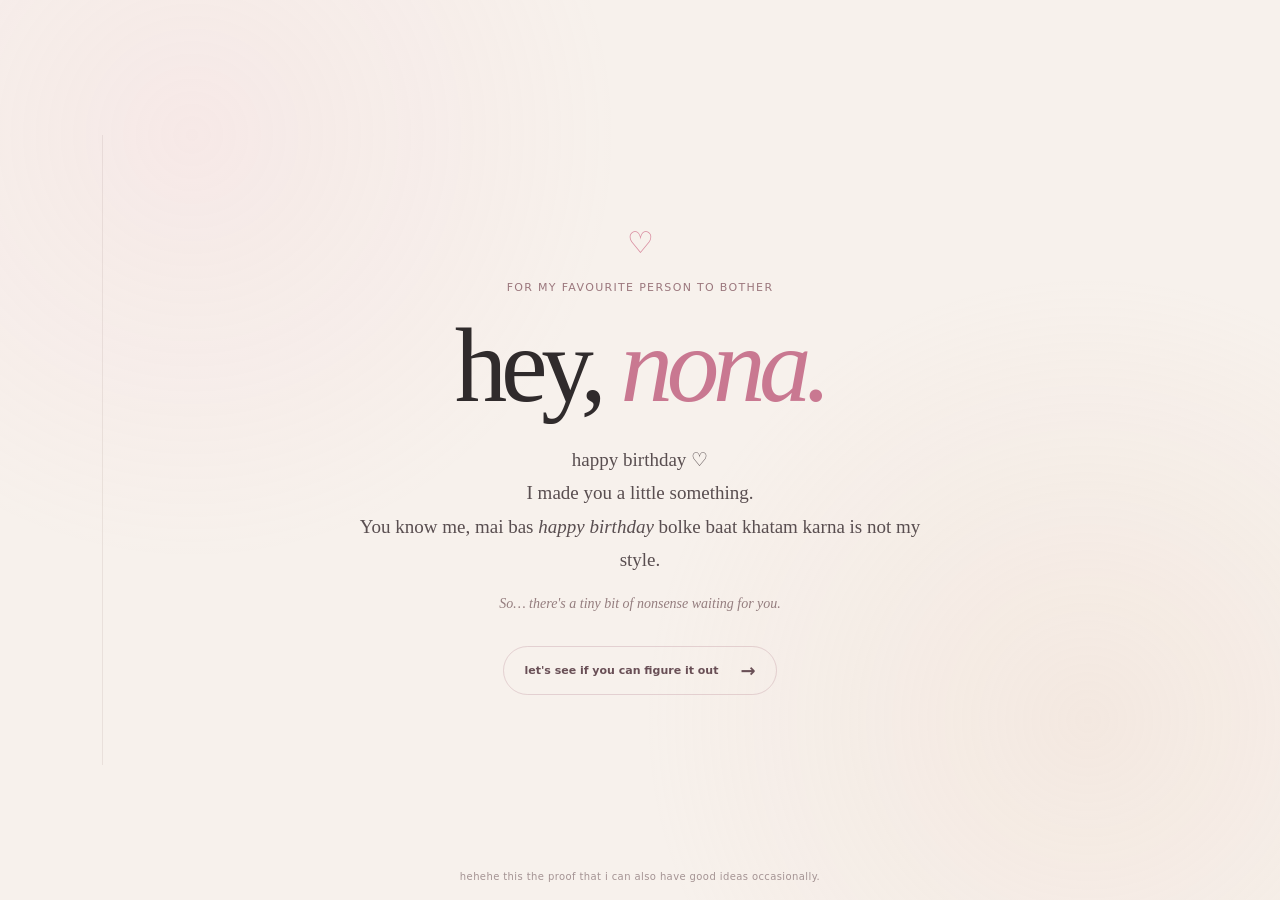
==== commit 3a965613: "Update index.html" ====
--- a/index.html
+++ b/index.html
@@ -14,11 +14,11 @@
     <div class="tiny-heart">♡</div>
     <p class="home-kicker">for my favourite person to bother</p>
     <h1>hey, <span>nona.</span></h1>
-    <p class="home-copy">happy birthday ♡<br>I made you a little something.<br>You know me, I couldn't just say <em>happy birthday</em> and leave it at that.</p>
+    <p class="home-copy">happy birthday ♡<br>I made you a little something.<br>You know me, mai bas <em>happy birthday</em> bolke baat khatam karna is not my style.</p>
     <p class="home-aside">So… there's a tiny bit of nonsense waiting for you.</p>
     <a class="soft-btn" href="recon.html">let's see if you can figure it out <span>→</span></a>
   </section>
-  <footer>made with considerably more thought than a normal birthday message</footer>
+  <footer>hehehe this the proof that i can also have good ideas occasionally.</footer>
 </main>
 </body>
-</html>+</html>
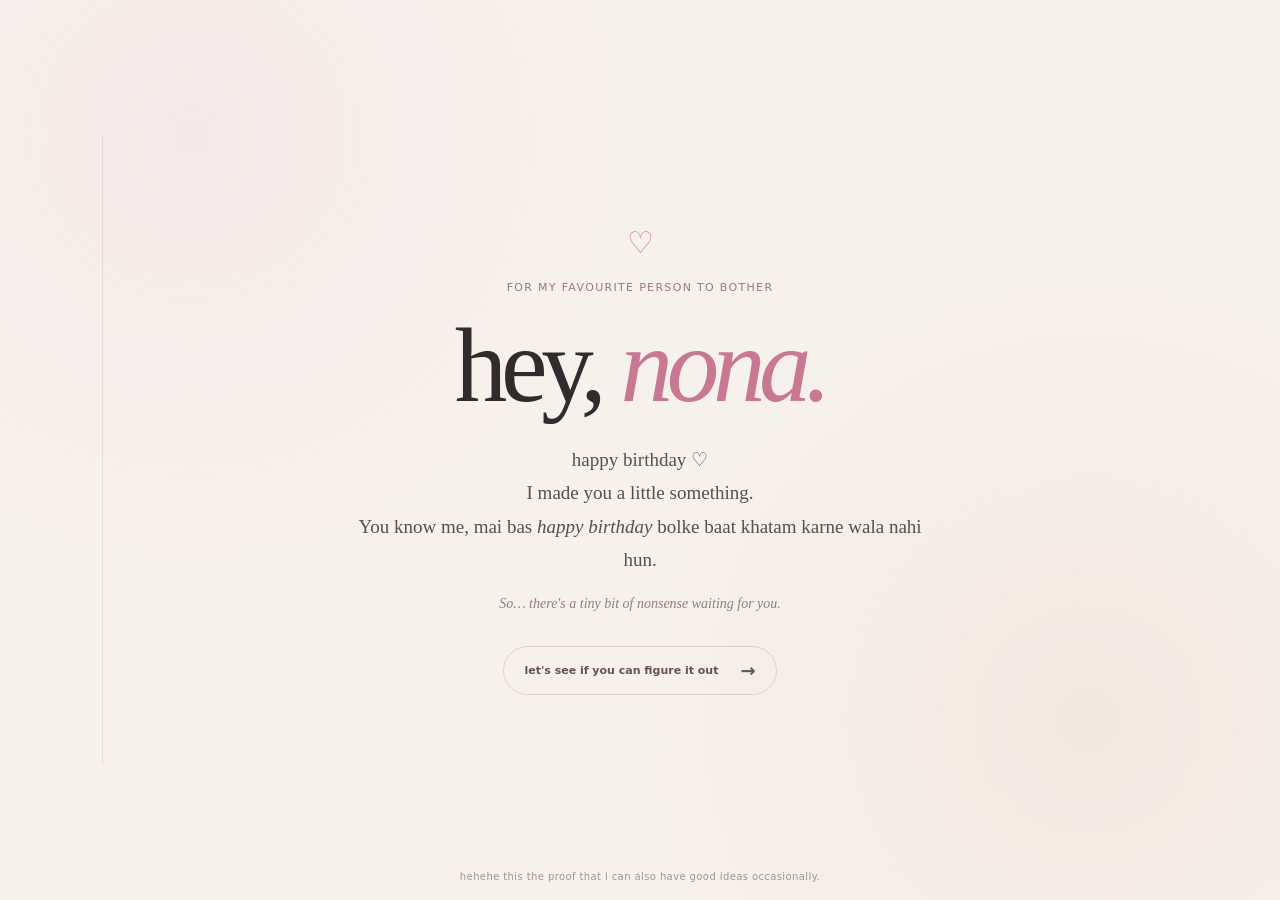
==== commit fcfe462d: "Update index.html" ====
--- a/index.html
+++ b/index.html
@@ -14,7 +14,7 @@
     <div class="tiny-heart">♡</div>
     <p class="home-kicker">for my favourite person to bother</p>
     <h1>hey, <span>nona.</span></h1>
-    <p class="home-copy">happy birthday ♡<br>I made you a little something.<br>You know me, mai bas <em>happy birthday</em> bolke baat khatam karna is not my style.</p>
+    <p class="home-copy">happy birthday ♡<br>I made you a little something.<br>You know me, mai bas <em>happy birthday</em> bolke baat khatam karne wala nahi hun.</p>
     <p class="home-aside">So… there's a tiny bit of nonsense waiting for you.</p>
     <a class="soft-btn" href="recon.html">let's see if you can figure it out <span>→</span></a>
   </section>
